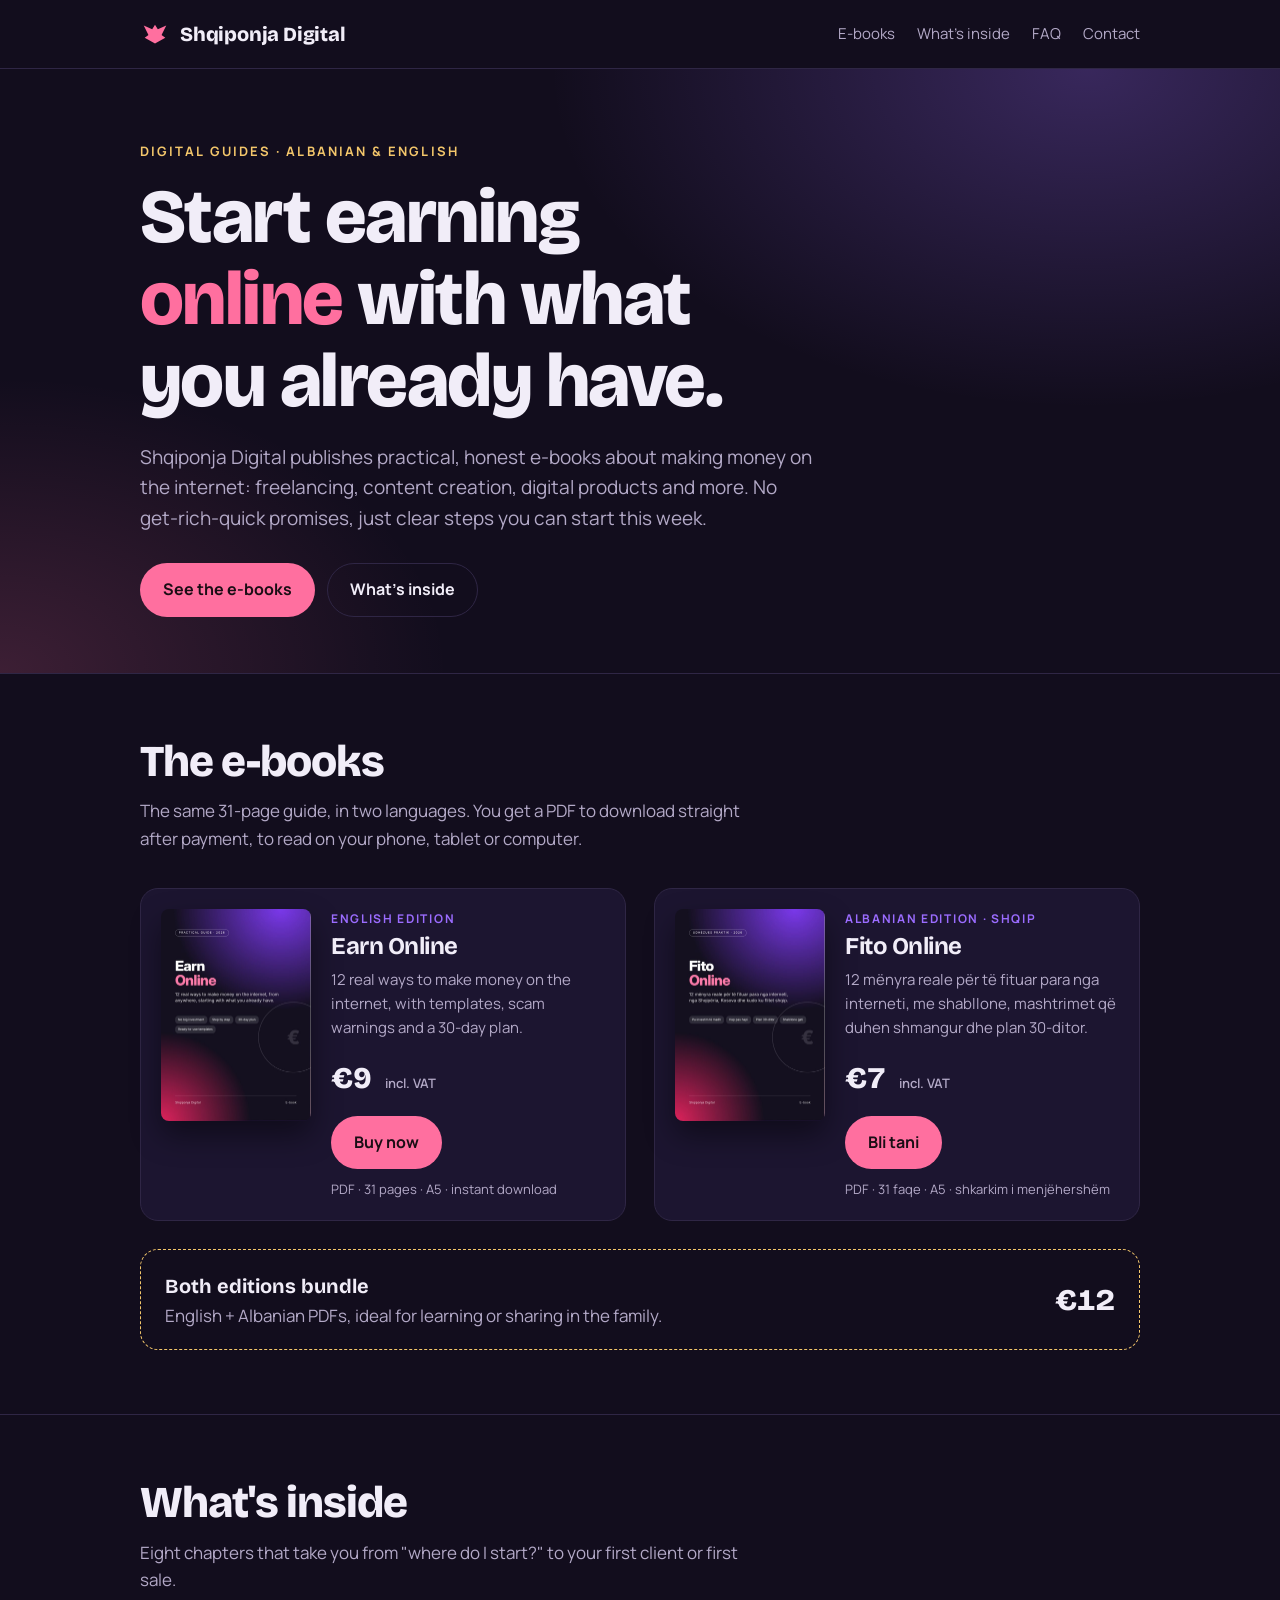
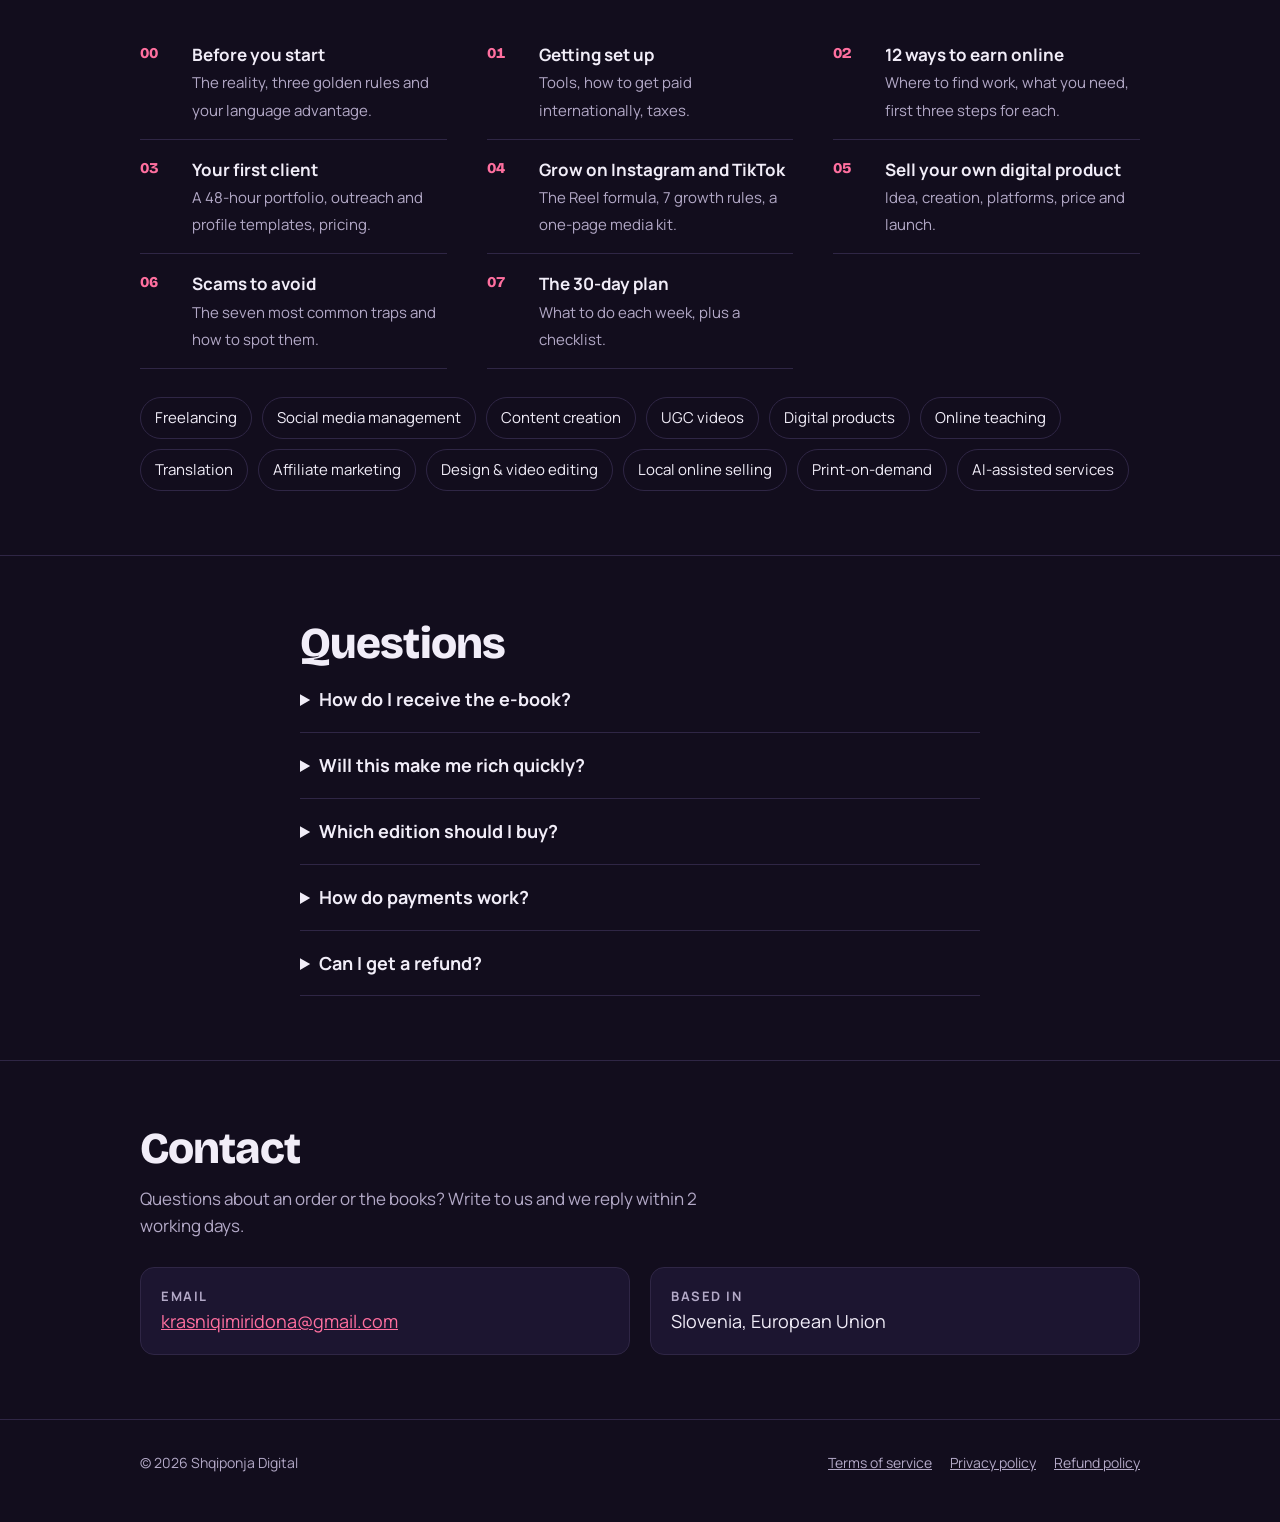
==== docs/index.html @ 65647403 "Add Shqiponja Digital website for GitHub Pages Landing page for the two e-books with prices, content" ====
<!doctype html>
<html lang="en">
<head>
<meta charset="utf-8">
<meta name="viewport" content="width=device-width, initial-scale=1, viewport-fit=cover">
<title>Shqiponja Digital</title>
<meta name="description" content="Practical e-books in Albanian and English on earning money online. Instant PDF download.">
<link rel="preconnect" href="https://fonts.googleapis.com">
<link rel="preconnect" href="https://fonts.gstatic.com" crossorigin>
<link rel="stylesheet" href="https://fonts.googleapis.com/css2?family=Bricolage+Grotesque:opsz,wght@12..96,700;12..96,800&family=Manrope:wght@400;600;700&display=swap">
<link rel="stylesheet" href="style.css">
<link rel="icon" href="data:image/svg+xml,%3Csvg xmlns='http://www.w3.org/2000/svg' viewBox='0 0 32 32'%3E%3Cpath d='M16 6l3 5 9-4-5 10 4 3-11 6-11-6 4-3-5-10 9 4z' fill='%23ff6f9f'/%3E%3C/svg%3E">
</head>
<body>

<header class="top">
  <div class="wrap">
    <a class="brand" href="./">
      <svg viewBox="0 0 32 32" aria-hidden="true"><path d="M16 6l3 5 9-4-5 10 4 3-11 6-11-6 4-3-5-10 9 4z" fill="#ff6f9f"/></svg>
      Shqiponja Digital
    </a>
    <nav class="nav" aria-label="Main">
      <a href="#books">E-books</a>
      <a href="#inside">What's inside</a>
      <a href="#faq">FAQ</a>
      <a href="#contact">Contact</a>
    </nav>
  </div>
</header>

<main>
  <div class="hero">
    <div class="wrap">
      <div class="eyebrow">Digital guides · Albanian &amp; English</div>
      <h1>Start earning <em>online</em> with what you already have.</h1>
      <p>Shqiponja Digital publishes practical, honest e-books about making money on the internet: freelancing, content creation, digital products and more. No get-rich-quick promises, just clear steps you can start this week.</p>
      <div class="actions">
        <a class="btn primary" href="#books">See the e-books</a>
        <a class="btn ghost" href="#inside">What's inside</a>
      </div>
    </div>
  </div>

  <section id="books">
    <div class="wrap">
      <h2>The e-books</h2>
      <p class="lead">The same 31-page guide, in two languages. You get a PDF to download straight after payment, to read on your phone, tablet or computer.</p>

      <div class="products">
        <article class="product">
          <img src="img/earn-online.jpg" alt="Cover of Earn Online" width="300" height="426">
          <div>
            <div class="lang">English edition</div>
            <h3>Earn Online</h3>
            <p>12 real ways to make money on the internet, with templates, scam warnings and a 30-day plan.</p>
            <div class="price">€9 <small>incl. VAT</small></div>
            <a class="btn primary" href="#books" data-buy="earn-online">Buy now</a>
            <div class="specs">PDF · 31 pages · A5 · instant download</div>
          </div>
        </article>

        <article class="product">
          <img src="img/fito-online.jpg" alt="Cover of Fito Online" width="300" height="426">
          <div>
            <div class="lang">Albanian edition · Shqip</div>
            <h3>Fito Online</h3>
            <p>12 mënyra reale për të fituar para nga interneti, me shabllone, mashtrimet që duhen shmangur dhe plan 30-ditor.</p>
            <div class="price">€7 <small>incl. VAT</small></div>
            <a class="btn primary" href="#books" data-buy="fito-online">Bli tani</a>
            <div class="specs">PDF · 31 faqe · A5 · shkarkim i menjëhershëm</div>
          </div>
        </article>
      </div>

      <div class="bundle">
        <div><b>Both editions bundle</b><br><span>English + Albanian PDFs, ideal for learning or sharing in the family.</span></div>
        <div class="price" style="margin:0">€12</div>
      </div>
    </div>
  </section>

  <section id="inside">
    <div class="wrap">
      <h2>What's inside</h2>
      <p class="lead">Eight chapters that take you from "where do I start?" to your first client or first sale.</p>
      <ul class="toc">
        <li><span class="ch">00</span><div><b>Before you start</b><span>The reality, three golden rules and your language advantage.</span></div></li>
        <li><span class="ch">01</span><div><b>Getting set up</b><span>Tools, how to get paid internationally, taxes.</span></div></li>
        <li><span class="ch">02</span><div><b>12 ways to earn online</b><span>Where to find work, what you need, first three steps for each.</span></div></li>
        <li><span class="ch">03</span><div><b>Your first client</b><span>A 48-hour portfolio, outreach and profile templates, pricing.</span></div></li>
        <li><span class="ch">04</span><div><b>Grow on Instagram and TikTok</b><span>The Reel formula, 7 growth rules, a one-page media kit.</span></div></li>
        <li><span class="ch">05</span><div><b>Sell your own digital product</b><span>Idea, creation, platforms, price and launch.</span></div></li>
        <li><span class="ch">06</span><div><b>Scams to avoid</b><span>The seven most common traps and how to spot them.</span></div></li>
        <li><span class="ch">07</span><div><b>The 30-day plan</b><span>What to do each week, plus a checklist.</span></div></li>
      </ul>
      <div class="methods" aria-label="The 12 methods covered">
        <span>Freelancing</span><span>Social media management</span><span>Content creation</span><span>UGC videos</span>
        <span>Digital products</span><span>Online teaching</span><span>Translation</span><span>Affiliate marketing</span>
        <span>Design &amp; video editing</span><span>Local online selling</span><span>Print-on-demand</span><span>AI-assisted services</span>
      </div>
    </div>
  </section>

  <section id="faq">
    <div class="wrap narrow">
      <h2>Questions</h2>
      <details>
        <summary>How do I receive the e-book?</summary>
        <p>Right after payment you get a download link on screen and by email. The file is a PDF that opens on any phone, tablet or computer.</p>
      </details>
      <details>
        <summary>Will this make me rich quickly?</summary>
        <p>No, and we won't pretend it will. The book gives you realistic methods and a clear plan. Your results depend on the work you put in.</p>
      </details>
      <details>
        <summary>Which edition should I buy?</summary>
        <p>The content is the same. Choose the language you read most comfortably, or take the bundle for both.</p>
      </details>
      <details>
        <summary>How do payments work?</summary>
        <p>Payments are processed securely by our reseller, Lemon Squeezy, which accepts cards and other common methods and handles VAT. We never see your card details.</p>
      </details>
      <details>
        <summary>Can I get a refund?</summary>
        <p>If the file doesn't work or you didn't receive it, contact us within 14 days and we'll fix it or refund you. See the <a href="refund.html">refund policy</a>.</p>
      </details>
    </div>
  </section>

  <section id="contact">
    <div class="wrap">
      <h2>Contact</h2>
      <p class="lead">Questions about an order or the books? Write to us and we reply within 2 working days.</p>
      <div class="contact">
        <div><b>Email</b><a href="mailto:krasniqimiridona@gmail.com">krasniqimiridona@gmail.com</a></div>
        <div><b>Based in</b><span>Slovenia, European Union</span></div>
      </div>
    </div>
  </section>
</main>

<footer>
  <div class="wrap">
    <span>© 2026 Shqiponja Digital</span>
    <nav aria-label="Legal">
      <a href="terms.html">Terms of service</a>
      <a href="privacy.html">Privacy policy</a>
      <a href="refund.html">Refund policy</a>
    </nav>
  </div>
</footer>

</body>
</html>
---- docs/style.css ----
/* Layout: one narrow reading column; products sit side by side on wide screens, stacked on phones.
   Look: the night-sky purple and rose of the book covers, single dark theme on purpose. */
:root {
  --night: #120d1d;
  --night-2: #1c1530;
  --line: #2f2645;
  --text: #f1edf8;
  --muted: #b3a9c7;
  --rose: #ff6f9f;
  --violet: #9b6cff;
  --gold: #f4c76b;
  --display: "Bricolage Grotesque", "Segoe UI", system-ui, sans-serif;
  --body: "Manrope", "Segoe UI", system-ui, sans-serif;
  color-scheme: dark;
}
* { box-sizing: border-box; }
html { scroll-behavior: smooth; }
@media (prefers-reduced-motion: reduce) { html { scroll-behavior: auto; } }
body {
  margin: 0;
  background: var(--night);
  color: var(--text);
  font-family: var(--body);
  font-size: 17px;
  line-height: 1.6;
}
img { max-width: 100%; display: block; }
a { color: var(--rose); }
a:focus-visible, .btn:focus-visible { outline: 2px solid var(--gold); outline-offset: 3px; }

.wrap {
  max-width: 1040px;
  margin: 0 auto;
  padding-left: max(20px, env(safe-area-inset-left, 0px));
  padding-right: max(20px, env(safe-area-inset-right, 0px));
}
.narrow { max-width: 720px; }

/* header */
.top { border-bottom: 1px solid var(--line); }
.top .wrap { display: flex; align-items: center; justify-content: space-between; gap: 16px; padding-block: 18px; flex-wrap: wrap; }
.brand { display: flex; align-items: center; gap: 10px; text-decoration: none; color: var(--text);
  font-family: var(--display); font-weight: 800; font-size: 20px; letter-spacing: -0.01em; }
.brand svg { width: 30px; height: 30px; }
.nav { display: flex; gap: 22px; font-size: 15px; flex-wrap: wrap; }
.nav a { color: var(--muted); text-decoration: none; }
.nav a:hover { color: var(--text); }

/* hero */
.hero { padding-block: 72px 56px;
  background: radial-gradient(60% 80% at 85% 0%, rgba(155,108,255,.28), transparent 70%),
              radial-gradient(50% 70% at 0% 100%, rgba(255,111,159,.18), transparent 70%); }
.eyebrow { font-size: 13px; font-weight: 700; letter-spacing: .16em; text-transform: uppercase; color: var(--gold); }
h1, h2, h3 { font-family: var(--display); line-height: 1.08; letter-spacing: -0.02em; text-wrap: balance; margin: 0; }
h1 { font-size: clamp(40px, 7vw, 76px); font-weight: 800; margin-top: 14px; max-width: 14ch; }
h1 em { font-style: normal; color: var(--rose); }
.hero p { font-size: 19px; color: var(--muted); max-width: 56ch; margin: 20px 0 0; }
.hero .actions { display: flex; gap: 12px; flex-wrap: wrap; margin-top: 30px; }

.btn { display: inline-flex; align-items: center; gap: 8px; padding: 13px 22px; border-radius: 999px;
  font-weight: 700; font-size: 16px; text-decoration: none; border: 1px solid transparent; }
.btn.primary { background: var(--rose); color: #1a0d14; }
.btn.primary:hover { background: #ff8db3; }
.btn.ghost { border-color: var(--line); color: var(--text); }
.btn.ghost:hover { border-color: var(--muted); }

/* sections */
section { padding-block: 64px; border-top: 1px solid var(--line); }
h2 { font-size: clamp(30px, 4.5vw, 44px); font-weight: 800; }
.lead { color: var(--muted); max-width: 60ch; margin: 12px 0 0; }

/* products */
.products { display: grid; grid-template-columns: repeat(auto-fit, minmax(280px, 1fr)); gap: 28px; margin-top: 36px; }
.product { display: grid; grid-template-columns: 150px 1fr; gap: 20px; align-items: start;
  background: var(--night-2); border: 1px solid var(--line); border-radius: 18px; padding: 20px; }
.product img { width: 100%; height: auto; border-radius: 8px; box-shadow: 0 14px 30px rgba(0,0,0,.45); }
.product > div { min-width: 0; }
.product .lang { font-size: 12px; font-weight: 700; letter-spacing: .14em; text-transform: uppercase; color: var(--violet); }
.product h3 { font-size: 24px; margin-top: 6px; }
.product p { color: var(--muted); font-size: 15px; margin: 8px 0 0; }
.price { font-family: var(--display); font-size: 30px; font-weight: 800; margin-top: 14px; font-variant-numeric: tabular-nums; }
.price small { font-family: var(--body); font-size: 13px; font-weight: 600; color: var(--muted); margin-left: 6px; }
.product .btn { margin-top: 14px; }
.specs { font-size: 13px; color: var(--muted); margin-top: 10px; }
@media (max-width: 460px) { .product { grid-template-columns: 1fr; } .product img { max-width: 170px; } }

.bundle { margin-top: 28px; display: flex; justify-content: space-between; align-items: center; gap: 16px; flex-wrap: wrap;
  border: 1px dashed var(--gold); border-radius: 18px; padding: 20px 24px; }
.bundle b { font-family: var(--display); font-size: 20px; }
.bundle span { color: var(--muted); }

/* contents list */
.toc { display: grid; grid-template-columns: repeat(auto-fit, minmax(260px, 1fr)); gap: 0 40px; margin: 32px 0 0; padding: 0; list-style: none; }
.toc li { display: grid; grid-template-columns: 44px 1fr; gap: 8px; padding: 16px 0; border-bottom: 1px solid var(--line); }
.toc .ch { font-family: var(--display); font-weight: 800; color: var(--rose); font-variant-numeric: tabular-nums; }
.toc b { display: block; }
.toc span { color: var(--muted); font-size: 15px; }

/* methods chips */
.methods { display: flex; flex-wrap: wrap; gap: 10px; margin-top: 28px; }
.methods span { border: 1px solid var(--line); border-radius: 999px; padding: 8px 14px; font-size: 15px; }

/* faq */
details { border-bottom: 1px solid var(--line); padding: 18px 0; }
summary { cursor: pointer; font-weight: 700; font-size: 18px; }
details p { color: var(--muted); margin: 10px 0 0; }

/* contact */
.contact { display: grid; grid-template-columns: repeat(auto-fit, minmax(240px, 1fr)); gap: 20px; margin-top: 28px; }
.contact div { background: var(--night-2); border: 1px solid var(--line); border-radius: 14px; padding: 18px 20px; min-width: 0; }
.contact b { display: block; font-size: 13px; letter-spacing: .12em; text-transform: uppercase; color: var(--muted); }
.contact a, .contact span { font-size: 18px; overflow-wrap: anywhere; }

/* legal pages */
.legal { padding-block: 56px 72px; }
.legal h1 { font-size: clamp(34px, 5vw, 52px); max-width: none; }
.legal h2 { font-size: 24px; margin-top: 36px; }
.legal p, .legal li { color: #d8d1e6; }
.updated { color: var(--muted); font-size: 15px; }

/* footer */
footer { border-top: 1px solid var(--line); }
footer .wrap { padding-block: 32px 48px; display: flex; justify-content: space-between; gap: 16px; flex-wrap: wrap; font-size: 14px; color: var(--muted); }
footer nav { display: flex; gap: 18px; flex-wrap: wrap; }
footer a { color: var(--muted); }
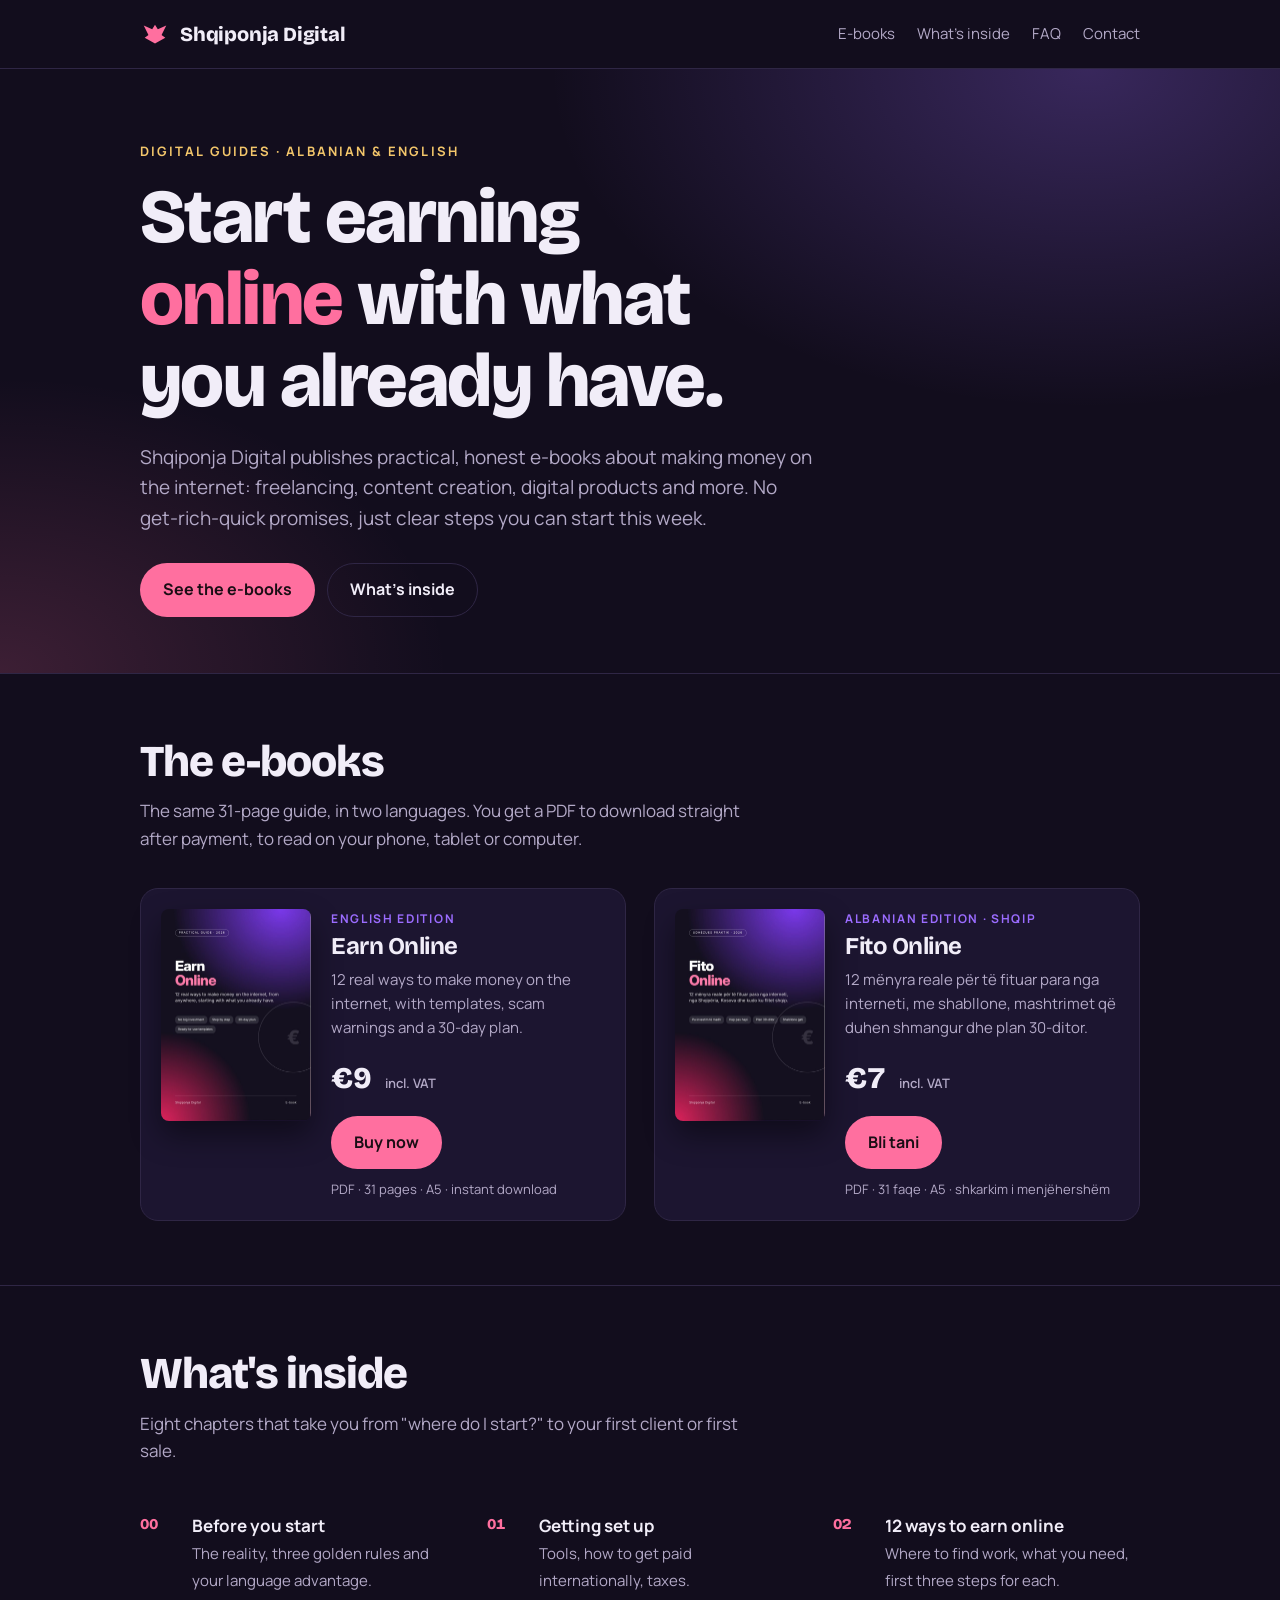
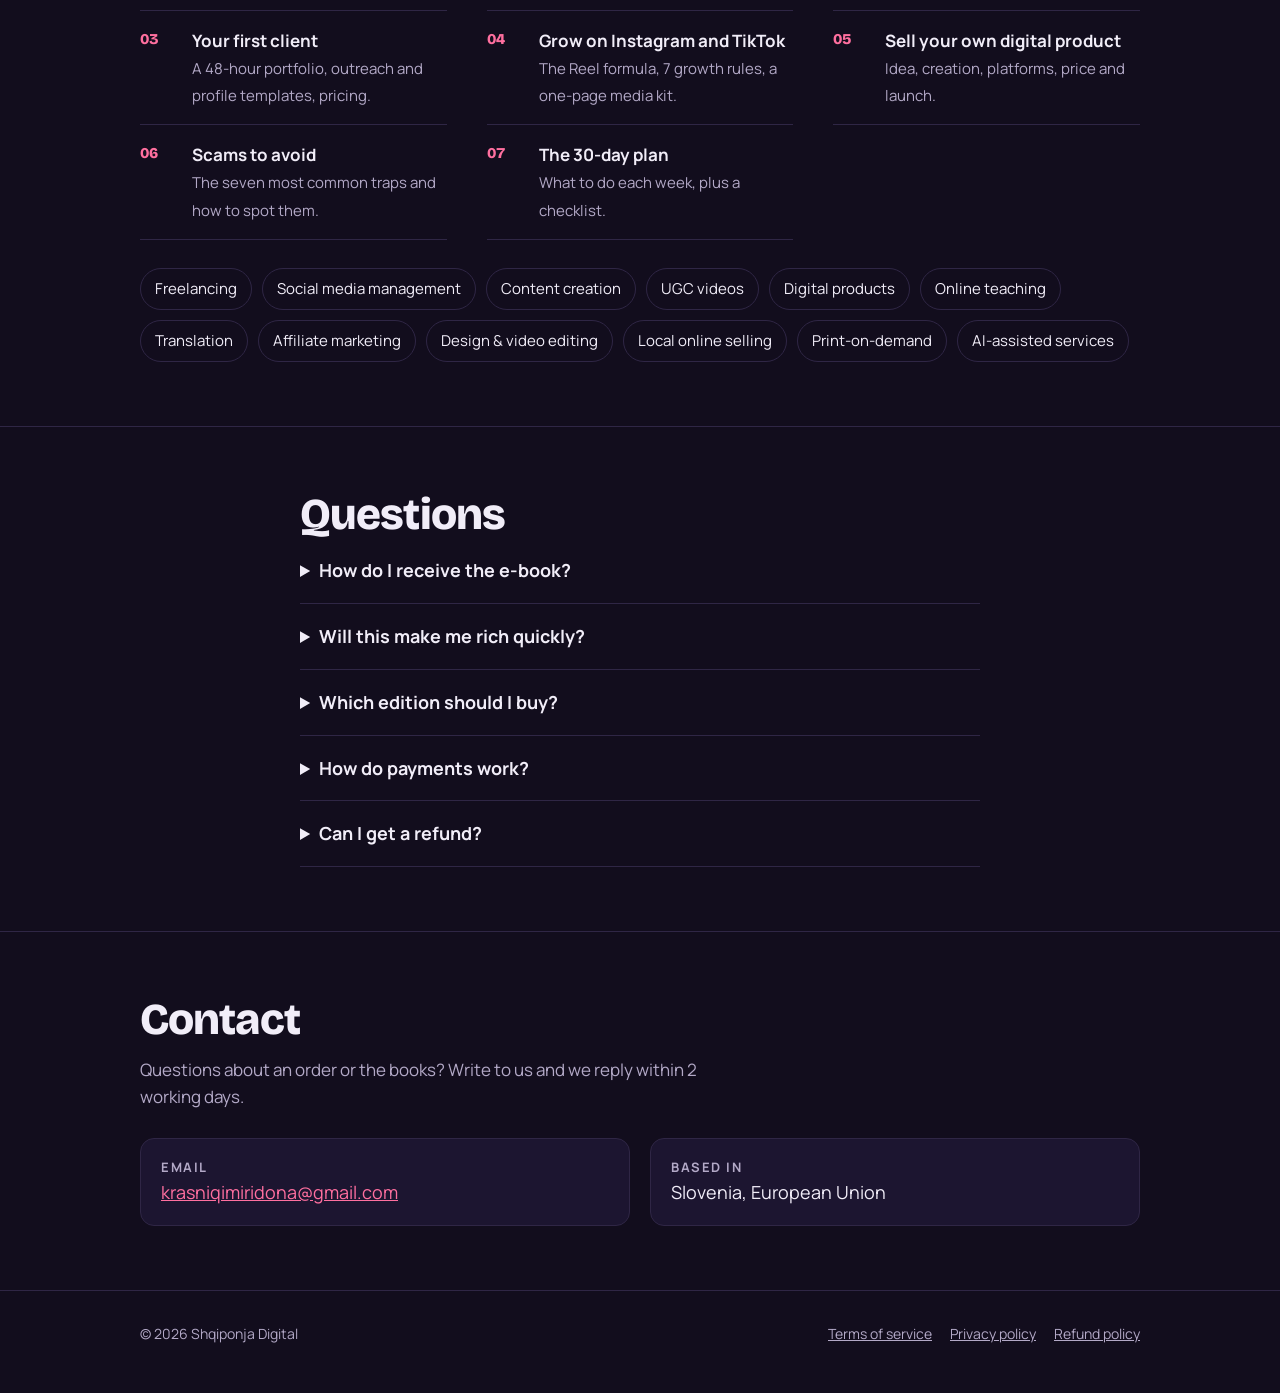
==== commit 413f099f: "Link Fito Online buy button to Payhip and drop unsold bundle Co-Authored-By: Claude Opus 5.5 <norepl" ====
--- a/docs/index.html
+++ b/docs/index.html
@@ -54,7 +54,7 @@
             <h3>Earn Online</h3>
             <p>12 real ways to make money on the internet, with templates, scam warnings and a 30-day plan.</p>
             <div class="price">€9 <small>incl. VAT</small></div>
-            <a class="btn primary" href="#books" data-buy="earn-online">Buy now</a>
+            <a class="btn primary" href="https://payhip.com/b/OnUK2" data-buy="earn-online" target="_blank" rel="noopener">Buy now</a>
             <div class="specs">PDF · 31 pages · A5 · instant download</div>
           </div>
         </article>
@@ -66,15 +66,10 @@
             <h3>Fito Online</h3>
             <p>12 mënyra reale për të fituar para nga interneti, me shabllone, mashtrimet që duhen shmangur dhe plan 30-ditor.</p>
             <div class="price">€7 <small>incl. VAT</small></div>
-            <a class="btn primary" href="#books" data-buy="fito-online">Bli tani</a>
+            <a class="btn primary" href="https://payhip.com/b/XbZU1" data-buy="fito-online" target="_blank" rel="noopener">Bli tani</a>
             <div class="specs">PDF · 31 faqe · A5 · shkarkim i menjëhershëm</div>
           </div>
         </article>
-      </div>
-
-      <div class="bundle">
-        <div><b>Both editions bundle</b><br><span>English + Albanian PDFs, ideal for learning or sharing in the family.</span></div>
-        <div class="price" style="margin:0">€12</div>
       </div>
     </div>
   </section>
@@ -114,11 +109,11 @@
       </details>
       <details>
         <summary>Which edition should I buy?</summary>
-        <p>The content is the same. Choose the language you read most comfortably, or take the bundle for both.</p>
+        <p>The content is the same. Choose the language you read most comfortably.</p>
       </details>
       <details>
         <summary>How do payments work?</summary>
-        <p>Payments are processed securely by our reseller, Lemon Squeezy, which accepts cards and other common methods and handles VAT. We never see your card details.</p>
+        <p>Orders are handled by Payhip and paid through PayPal. You can pay with a PayPal account or with a debit or credit card, no PayPal account needed. We never see your card details.</p>
       </details>
       <details>
         <summary>Can I get a refund?</summary>
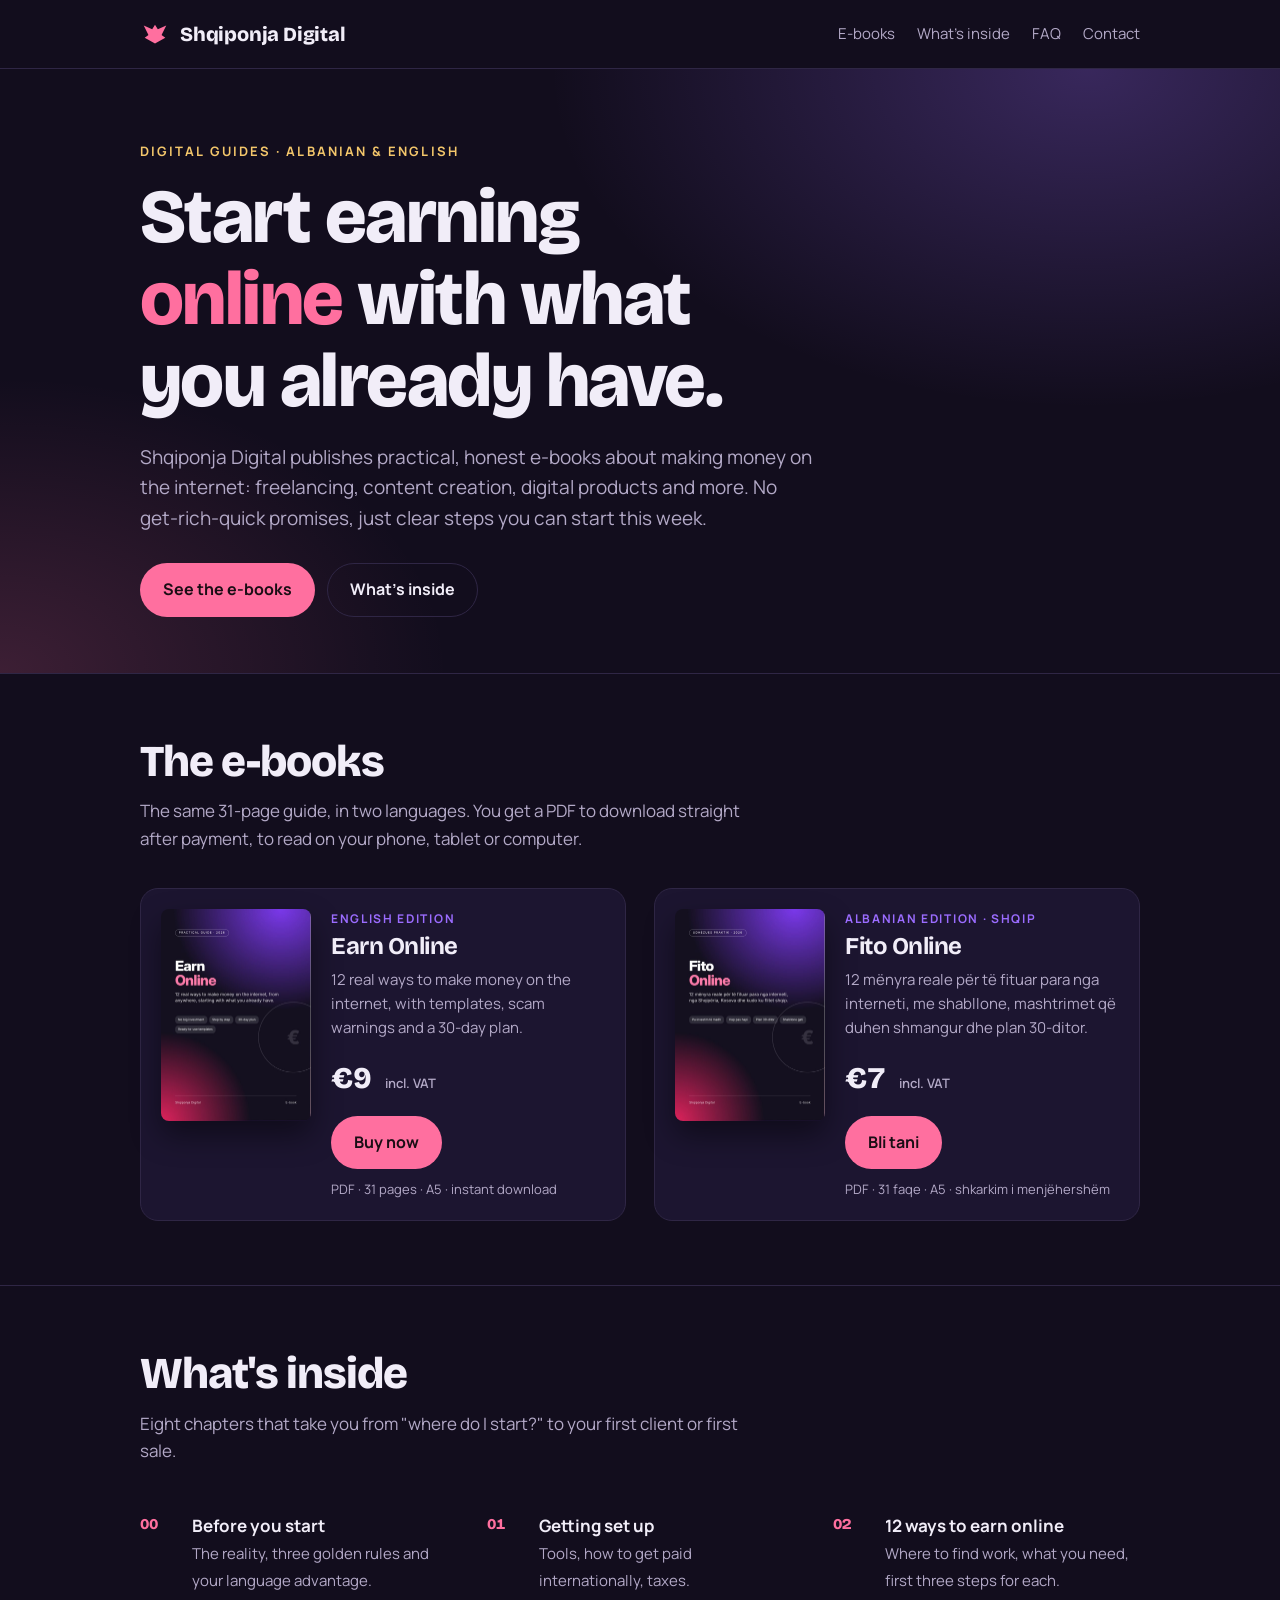
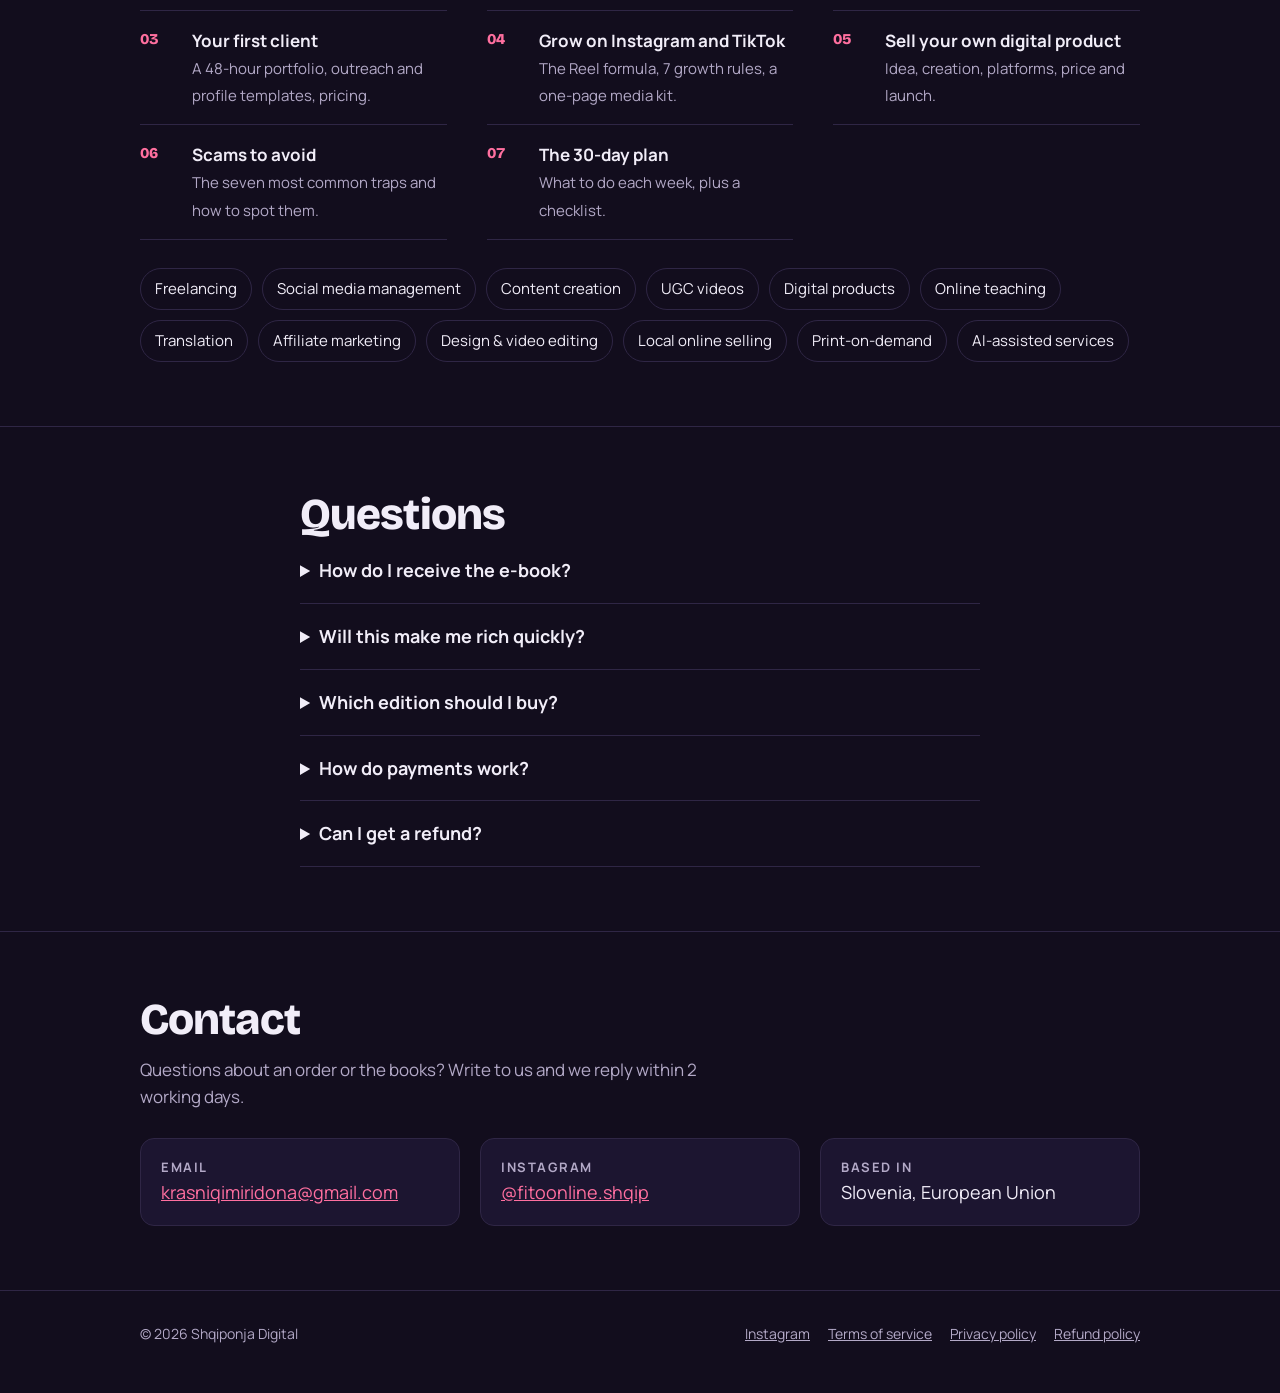
==== commit 1d17ab99: "Use @fitoonline.shqip on posts and link Instagram from the website Co-Authored-By: Claude Opus 5.5 <" ====
--- a/docs/index.html
+++ b/docs/index.html
@@ -128,6 +128,7 @@
       <p class="lead">Questions about an order or the books? Write to us and we reply within 2 working days.</p>
       <div class="contact">
         <div><b>Email</b><a href="mailto:krasniqimiridona@gmail.com">krasniqimiridona@gmail.com</a></div>
+        <div><b>Instagram</b><a href="https://www.instagram.com/fitoonline.shqip/" target="_blank" rel="noopener">@fitoonline.shqip</a></div>
         <div><b>Based in</b><span>Slovenia, European Union</span></div>
       </div>
     </div>
@@ -137,7 +138,7 @@
 <footer>
   <div class="wrap">
     <span>© 2026 Shqiponja Digital</span>
-    <nav aria-label="Legal">
+    <nav aria-label="Legal"><a href="https://www.instagram.com/fitoonline.shqip/" target="_blank" rel="noopener">Instagram</a>
       <a href="terms.html">Terms of service</a>
       <a href="privacy.html">Privacy policy</a>
       <a href="refund.html">Refund policy</a>
